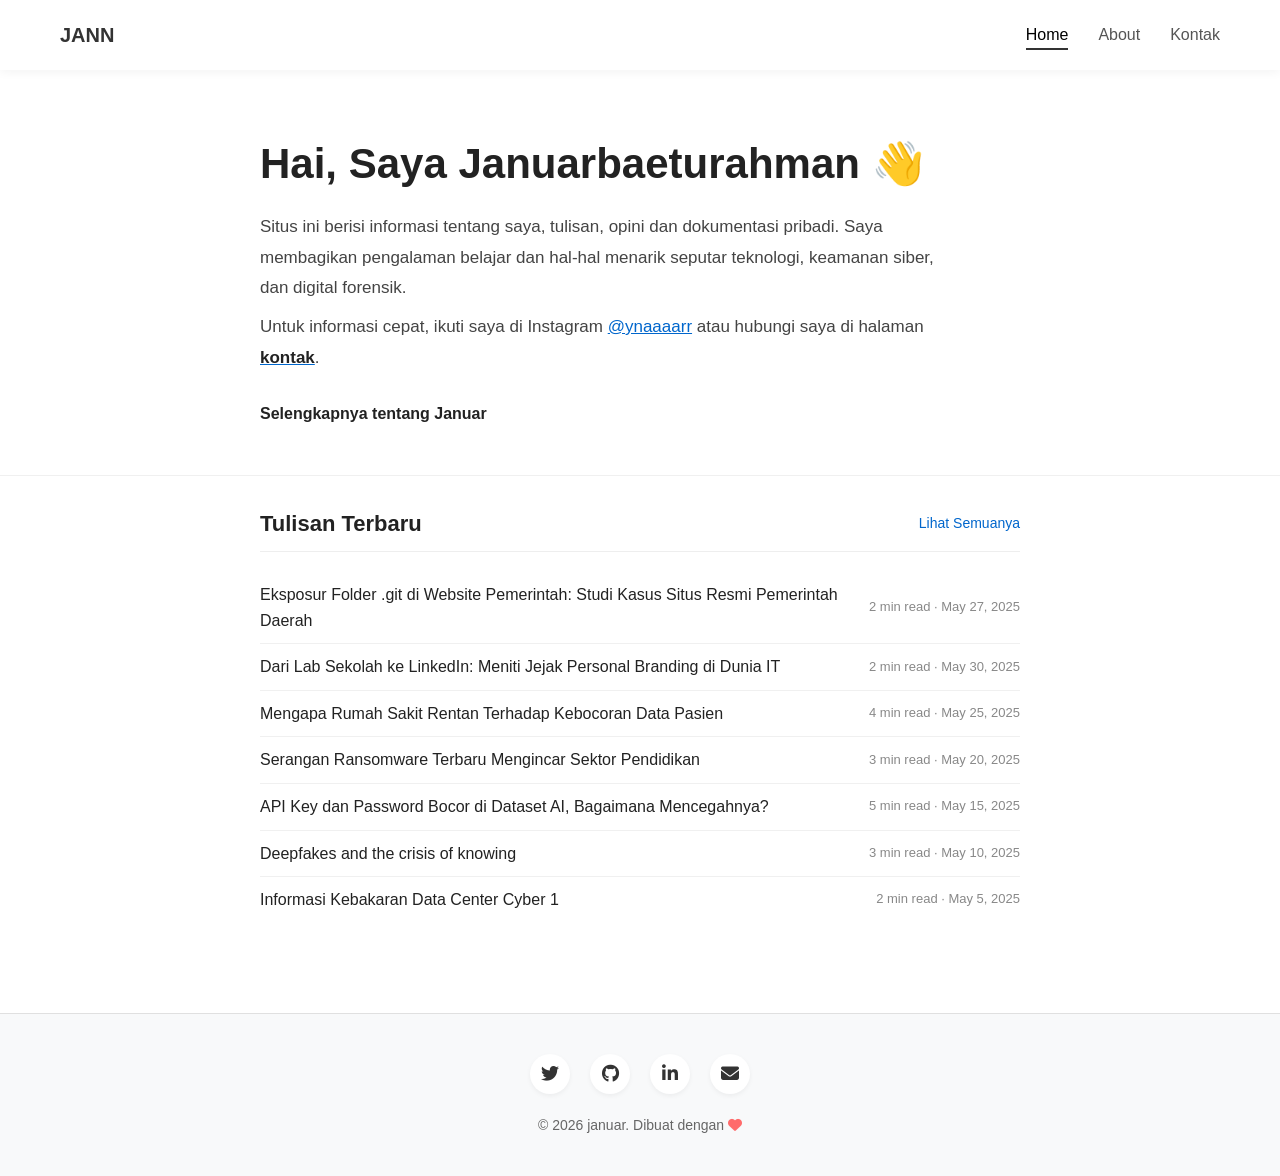
==== index.html @ 4c6d76a2 "Initial commit: Personal website" ====
<!DOCTYPE html>
<html lang="id">
<head>
    <meta charset="UTF-8">
    <meta name="viewport" content="width=device-width, initial-scale=1.0">
    <title>Home - Januar</title>
    <link rel="stylesheet" href="assets/css/style.css">
    <!-- Font Awesome untuk ikon -->
    <link rel="stylesheet" href="https://cdnjs.cloudflare.com/ajax/libs/font-awesome/6.5.0/css/all.min.css">
</head>
<body>
    <!-- ==================== NAVBAR ==================== -->
    <nav class="navbar">
        <div class="container">
            <div class="nav-brand">
                <a href="index.html">JANN</a>
            </div>
            <ul class="nav-menu" id="navMenu">
                <li><a href="index.html" class="active">Home</a></li>
                <li><a href="about.html">About</a></li>
                <li><a href="contact.html">Kontak</a></li>
            </ul>
            <div class="hamburger" id="hamburger">
                <span></span>
                <span></span>
                <span></span>
            </div>
        </div>
    </nav>

    <!-- ==================== HERO SECTION ==================== -->
<section class="hero">
    <div class="container">
        <h1>Hai, Saya Januarbaeturahman 👋</h1>
        <p class="hero-description" style="margin-bottom: 8px;">
            Situs ini berisi informasi tentang saya, tulisan, opini dan dokumentasi pribadi. Saya membagikan pengalaman belajar dan hal-hal menarik seputar teknologi, keamanan siber, dan digital forensik.
        </p>
        <p class="hero-description" style="margin-bottom: 20px;">
            Untuk informasi cepat, ikuti saya di Instagram <a href="https://www.instagram.com/ynaaaarr?igsh=dXFkY3dyc3h5Y2xq" target="_blank">@ynaaaarr</a> atau hubungi saya di halaman <a href="contact.html"><strong>kontak</strong></a>.
        </p>
        <a href="about.html" class="btn-hero">Selengkapnya tentang Januar</a>
    </div>
</section>
<!-- ==================== TULISAN TERBARU ==================== -->
<section class="recent-posts">
    <div class="container">
        <div class="section-header">
            <h2>Tulisan Terbaru</h2>
            <a href="blog.html" class="view-all-link">Lihat Semuanya</a>
        </div>
        
        <ul class="posts-list">
            <li>
                <a href="https://medium.com/@Sann0x/eksposur-folder-git-di-website-pemerintah-studi-kasus-situs-resmi-pemerintah-daerah-e308033bbd3e" class="post-title">Eksposur Folder .git di Website Pemerintah: Studi Kasus Situs Resmi Pemerintah Daerah</a>
                <span class="post-meta-list">2 min read · May 27, 2025</span>
            </li>
            <li>
                <a href="https://medium.com/@Sann0x/dari-lab-sekolah-ke-linkedin-meniti-jejak-personal-branding-di-dunia-it-2da8f95c097a" class="post-title">Dari Lab Sekolah ke LinkedIn: Meniti Jejak Personal Branding di Dunia IT</a>
                <span class="post-meta-list">2 min read · May 30, 2025</span>
            </li>
            <li>
                <a href="https://www.google.com/amp/s/sibermate.com/id/hrmi/mengapa-rumah-sakit-rentan-terhadap-kebocoran-data-pasien%3fhs_amp=true" class="post-title">Mengapa Rumah Sakit Rentan Terhadap Kebocoran Data Pasien</a>
                <span class="post-meta-list">4 min read · May 25, 2025</span>
            </li>
            <li>
                <a href="https://www.k12dive.com/news/ransomware-attacks-education-jump-23-percent-h1-2025/753483/" class="post-title">Serangan Ransomware Terbaru Mengincar Sektor Pendidikan</a>
                <span class="post-meta-list">3 min read · May 20, 2025</span>
            </li>
            <li>
                <a href="https://sibermate.com/id/hrmi/api-key-dan-password-bocor-di-dataset-ai-bagaimana-mencegahnya" class="post-title">API Key dan Password Bocor di Dataset AI, Bagaimana Mencegahnya?</a>
                <span class="post-meta-list">5 min read · May 15, 2025</span>
            </li>
            <li>
                <a href="https://www.unesco.org/en/articles/deepfakes-and-crisis-knowing" class="post-title">Deepfakes and the crisis of knowing </a>
                <span class="post-meta-list">3 min read · May 10, 2025</span>
            </li>
            <li>
                <a href="https://idcloudhost.com/panduan/informasi-kebakaran-data-center-cyber-1/" class="post-title">Informasi Kebakaran Data Center Cyber 1</a>
                <span class="post-meta-list">2 min read · May 5, 2025</span>
            </li>
        </ul>
    </div>
</section>

    <!-- ==================== FOOTER ==================== -->
    <footer class="footer">
        <div class="container">
            <div class="social-links">
                <a href="https://twitter.com/username" target="_blank" aria-label="Twitter">
                    <i class="fab fa-twitter"></i>
                </a>
                <a href="https://github.com/username" target="_blank" aria-label="GitHub">
                    <i class="fab fa-github"></i>
                </a>
                <a href="https://linkedin.com/in/username" target="_blank" aria-label="LinkedIn">
                    <i class="fab fa-linkedin-in"></i>
                </a>
                <a href="mailto:email@example.com" aria-label="Email">
                    <i class="fas fa-envelope"></i>
                </a>
            </div>
            <p class="copyright">
                &copy; 2026 januar. Dibuat dengan <i class="fas fa-heart" style="color: #ff6b6b;"></i>
            </p>
        </div>
    </footer>

    <!-- ==================== JAVASCRIPT ==================== -->
    <script src="assets/js/main.js"></script>
</body>
</html>
---- assets/css/style.css ----
/* ==================== RESET & BASE ==================== */
* {
    margin: 0;
    padding: 0;
    box-sizing: border-box;
}

body {
    font-family: -apple-system, BlinkMacSystemFont, 'Segoe UI', Roboto, 'Helvetica Neue', Arial, sans-serif;
    line-height: 1.6;
    color: #222;
    background: #fff;
}

a {
    text-decoration: none;
    color: inherit;
}

ul {
    list-style: none;
}

.container {
    max-width: 1200px;
    margin: 0 auto;
    padding: 0 20px;
}

/* ==================== NAVBAR ==================== */
.navbar {
    height: 70px;
    background: #ffffff;
    box-shadow: 0 2px 10px rgba(0, 0, 0, 0.05);
    position: sticky;
    top: 0;
    z-index: 1000;
    display: flex;
    align-items: center;
}

.navbar .container {
    display: flex;
    justify-content: space-between;
    align-items: center;
    width: 100%;
}

.nav-brand a {
    font-size: 20px;
    font-weight: 700;
    color: #333;
}

.nav-menu {
    display: flex;
    gap: 30px;
    align-items: center;
}

.nav-menu a {
    font-size: 16px;
    color: #555;
    padding: 5px 0;
    transition: color 0.3s, border-bottom 0.3s;
    border-bottom: 2px solid transparent;
}

.nav-menu a:hover {
    color: #000;
}

.nav-menu a.active {
    color: #000;
    border-bottom-color: #333;
}

/* Hamburger Menu */
.hamburger {
    display: none;
    flex-direction: column;
    gap: 5px;
    cursor: pointer;
    padding: 5px;
}

.hamburger span {
    display: block;
    width: 25px;
    height: 3px;
    background: #333;
    border-radius: 3px;
    transition: 0.3s;
}

/* ==================== HERO SECTION ==================== */
/* ==================== HERO SECTION ==================== */
.hero {
    padding: 60px 20px 40px;
    text-align: left;
    background: #fff;
    border-bottom: 1px solid #f0f0f0;
}

.hero .container {
    max-width: 800px;
    margin: 0 auto;
}

.hero h1 {
    font-size: 42px;
    font-weight: 800;
    margin-bottom: 15px;  /* Jarak lebih dekat */
    color: #222;
}

.hero-description {
    font-size: 17px;
    color: #444;
    line-height: 1.8;
    margin-bottom: 20px;  /* Jarak lebih dekat */
    max-width: 700px;
}

.hero-description a {
    color: #0066cc;
    text-decoration: underline;
    transition: color 0.3s;
}

.hero-description a:hover {
    color: #004499;
}

.hero-description strong {
    color: #222;
}

.btn-hero {
    display: inline-block;
    padding: 8px 0;  /* Padding lebih kecil agar jarak dekat */
    color: ##e5e5e5;
    font-weight: 600;
    font-size: 16px;
    transition: color 0.3s;
    border-bottom: 2px solid ##ffffff;
}

.btn-hero:hover {
    color: #004499;
    border-bottom-color: #004499;
}

/* ==================== BUTTONS ==================== */
.btn-primary {
    display: inline-block;
    padding: 12px 30px;
    background: #333;
    color: #fff;
    border-radius: 6px;
    font-weight: 600;
    transition: background 0.3s, transform 0.2s;
    border: none;
    cursor: pointer;
}

.btn-primary:hover {
    background: #000;
    transform: translateY(-2px);
}

.btn-secondary {
    display: inline-block;
    padding: 10px 25px;
    background: transparent;
    color: #333;
    border: 2px solid #333;
    border-radius: 6px;
    font-weight: 600;
    transition: background 0.3s, color 0.3s;
}

.btn-secondary:hover {
    background: #333;
    color: #fff;
}

/* ==================== TULISAN TERBARU ==================== */
.recent-posts {
    padding: 30px 20px 50px;
    background: #fff;
}

.recent-posts .container {
    max-width: 800px;
    margin: 0 auto;
}

.section-header {
    display: flex;
    justify-content: space-between;
    align-items: center;
    margin-bottom: 20px;
    border-bottom: 1px solid #eee;
    padding-bottom: 10px;
}

.section-header h2 {
    font-size: 22px;
    font-weight: 700;
    color: #222;
}

.view-all-link {
    color: #0066cc;
    font-weight: 500;
    font-size: 14px;
    transition: color 0.3s;
}

.view-all-link:hover {
    color: #004499;
}

.posts-list {
    list-style: none;
    padding: 0;
    margin: 0;
}

.posts-list li {
    display: flex;
    justify-content: space-between;
    align-items: center;
    padding: 10px 0;
    border-bottom: 1px solid #f0f0f0;
    gap: 15px;
    flex-wrap: wrap;
}

.posts-list li:last-child {
    border-bottom: none;
}

.posts-list li a.post-title {
    color: #222;
    font-size: 16px;
    font-weight: 500;
    text-decoration: none;
    transition: color 0.3s;
    flex: 1;
    min-width: 180px;
}

.posts-list li a.post-title:hover {
    color: #0066cc;
}

.posts-list li .post-meta-list {
    font-size: 13px;
    color: #888;
    white-space: nowrap;
    font-weight: 400;
}

/* ==================== RESPONSIVE ==================== */
@media (max-width: 768px) {
    .recent-posts {
        padding: 20px 15px 40px;
    }

    .section-header h2 {
        font-size: 19px;
    }

    .view-all-link {
        font-size: 13px;
    }

    .posts-list li {
        flex-direction: column;
        align-items: flex-start;
        gap: 3px;
        padding: 12px 0;
    }

    .posts-list li a.post-title {
        font-size: 15px;
        min-width: auto;
        width: 100%;
    }

    .posts-list li .post-meta-list {
        font-size: 12px;
        color: #999;
    }
}

@media (max-width: 480px) {
    .posts-list li a.post-title {
        font-size: 14px;
    }

    .posts-list li .post-meta-list {
        font-size: 11px;
    }
}

/* ==================== ABOUT PAGE ==================== */
.about-page {
    padding: 60px 20px;
}

.page-title {
    font-size: 36px;
    text-align: center;
    margin-bottom: 30px;
}

.profile-image {
    text-align: center;
    margin-bottom: 30px;
}

.profile-image img {
    width: 200px;
    height: 200px;
    border-radius: 50%;
    object-fit: cover;
    border: 4px solid #f0f0f0;
}

.about-content {
    max-width: 800px;
    margin: 0 auto;
}

.about-content h2 {
    font-size: 26px;
    margin: 30px 0 15px;
    color: #333;
}

.about-content p {
    font-size: 17px;
    color: #555;
    line-height: 1.8;
    margin-bottom: 15px;
}

/* ==================== SERTIFIKASI ==================== */
.certifications {
    display: flex;
    flex-direction: column;
    gap: 12px;
    margin: 15px 0 20px;
}

.cert-item {
    display: flex;
    align-items: center;
    gap: 12px;
    padding: 10px 15px;
    background: #f8f9fa;
    border-radius: 6px;
    border-left: 3px solid #333;
    transition: background 0.3s;
}

.cert-item:hover {
    background: #f0f0f0;
}

.cert-badge {
    display: inline-block;
    padding: 4px 12px;
    background: #333;
    color: #fff;
    border-radius: 4px;
    font-size: 12px;
    font-weight: 600;
    white-space: nowrap;
    min-width: 70px;
    text-align: center;
}

.cert-name {
    font-size: 15px;
    color: #333;
}

/* ==================== PENGALAMAN KERJA ==================== */
.experience-list {
    margin: 15px 0 20px;
}

.experience-list li {
    padding: 18px 0;
    border-bottom: 1px solid #f0f0f0;
}

.experience-list li:last-child {
    border-bottom: none;
}

.experience-list strong {
    display: block;
    color: #222;
    font-size: 18px;
    font-weight: 700;
    margin-bottom: 2px;
}

.experience-list .position {
    font-size: 15px;
    color: #555;
    font-weight: 500;
    margin: 2px 0;
}

.experience-list .period {
    font-size: 14px;
    color: #888;
    margin: 2px 0 10px;
}

.experience-list .job-desc {
    font-size: 15px;
    color: #555;
    line-height: 1.8;
    margin: 5px 0 0;
    padding-left: 5px;
}

/* ==================== RESPONSIVE SERTIFIKASI ==================== */
@media (max-width: 768px) {
    .cert-item {
        flex-direction: column;
        align-items: flex-start;
        gap: 6px;
        padding: 12px 15px;
    }

    .cert-badge {
        font-size: 11px;
        min-width: auto;
        padding: 3px 10px;
    }

    .cert-name {
        font-size: 14px;
    }

    .experience-list strong {
        font-size: 16px;
    }

    .experience-list .position {
        font-size: 14px;
    }

    .experience-list .period {
        font-size: 13px;
    }

    .experience-list .job-desc {
        font-size: 14px;
    }
}

@media (max-width: 480px) {
    .cert-item {
        padding: 10px 12px;
    }

    .cert-name {
        font-size: 13px;
    }

    .experience-list strong {
        font-size: 15px;
    }

    .experience-list .position {
        font-size: 13px;
    }

    .experience-list .job-desc {
        font-size: 13px;
    }
}

.skills {
    display: flex;
    flex-wrap: wrap;
    gap: 10px;
    margin: 15px 0 20px;
}

.skill-badge {
    display: inline-block;
    padding: 8px 16px;
    background: #f0f0f0;
    border-radius: 20px;
    font-size: 14px;
    color: #333;
    font-weight: 500;
    transition: background 0.3s;
}

.skill-badge:hover {
    background: #e0e0e0;
}

/* Experience */
.experience-list {
    margin: 15px 0 20px;
}

.experience-list li {
    padding: 15px 0;
    border-bottom: 1px solid #f0f0f0;
}

.experience-list li:last-child {
    border-bottom: none;
}

.experience-list strong {
    display: block;
    color: #333;
    font-size: 16px;
}

.experience-list p {
    margin: 5px 0 0;
    color: #666;
    font-size: 15px;
}



/* ==================== BASE CONTACT ==================== */
.contact-page {
    padding: 60px 20px;
}

.contact-page .container {
    max-width: 900px;
    margin: 0 auto;
}

.page-title {
    font-size: 42px;
    font-weight: 800;
    text-align: center;
    margin-bottom: 40px;
    color: #222;
}

/* ==================== CONTACT TEXT ==================== */
.contact-text {
    font-size: 17px;
    color: #444;
    line-height: 1.9;
    margin-bottom: 22px;
    max-width: 750px;
    margin-left: auto;
    margin-right: auto;
}

.contact-text strong {
    color: #222;
    font-weight: 700;
}

.contact-text a {
    color: #0066cc;
    text-decoration: underline;
    transition: color 0.3s;
}

.contact-text a:hover {
    color: #004499;
}

.contact-text em {
    font-style: italic;
    color: #666;
    background: #f0f0f0;
    padding: 2px 8px;
    border-radius: 4px;
}

/* ==================== SECURITY KEY SECTION ==================== */
.security-key {
    margin-top: 50px;
    padding: 30px 35px;
    background: #ffffff;
    border-radius: 8px;
    border: 1px solid #e8e8e8;
}

.security-key h2 {
    font-size: 24px;
    font-weight: 700;
    margin-bottom: 20px;
    color: #222;
    border-bottom: 1px solid #eee;
    padding-bottom: 15px;
}

/* ==================== KEY TABLE ==================== */
.key-table {
    display: table;
    width: 100%;
    margin-bottom: 25px;
}

.key-row {
    display: table-row;
    border-bottom: 1px solid #f0f0f0;
}

.key-row:last-child {
    border-bottom: none;
}

.key-label {
    display: table-cell;
    padding: 8px 20px 8px 0;
    font-weight: 600;
    color: #333;
    white-space: nowrap;
    min-width: 130px;
    font-size: 15px;
}

.key-value {
    display: table-cell;
    padding: 8px 0;
    color: #555;
    font-family: 'Courier New', monospace;
    font-size: 15px;
    word-break: break-all;
}

.key-value.fingerprint {
    font-size: 14px;
    letter-spacing: 1px;
    color: #333;
    font-weight: 500;
}

/* ==================== PGP KEY BLOCK ==================== */
.pgp-key-block {
    margin-top: 20px;
    border-top: 1px solid #eee;
    padding-top: 20px;
}

.pgp-key-block label {
    display: block;
    font-weight: 700;
    color: #333;
    margin-bottom: 10px;
    font-size: 14px;
}

.pgp-key-block label::before {
    content: "🔑 ";
}

.pgp-textarea {
    width: 100%;
    padding: 15px 18px;
    border: 1px solid #ddd;
    border-radius: 6px;
    font-family: 'Courier New', monospace;
    font-size: 13px;
    line-height: 1.8;
    color: #333;
    background: #fafafa;
    resize: vertical;
    min-height: 160px;
    transition: border-color 0.3s;
    cursor: default;
}

.pgp-textarea:focus {
    outline: none;
    border-color: #999;
}

/* ==================== COPY BUTTON ==================== */
.btn-copy {
    display: inline-flex;
    align-items: center;
    gap: 8px;
    margin-top: 12px;
    padding: 10px 24px;
    background: #333;
    color: #fff;
    border: none;
    border-radius: 6px;
    font-size: 14px;
    font-weight: 600;
    cursor: pointer;
    transition: background 0.3s;
}

.btn-copy:hover {
    background: #000;
}

.btn-copy i {
    font-size: 16px;
}

/* ==================== SOCIAL LINKS (dalam kontak) ==================== */
.contact-social {
    margin-top: 40px;
    text-align: center;
    padding-top: 30px;
    border-top: 1px solid #eee;
}

.contact-social h3 {
    font-size: 17px;
    color: #666;
    margin-bottom: 15px;
    font-weight: 500;
}

.contact-social .social-links {
    display: flex;
    justify-content: center;
    gap: 15px;
    flex-wrap: wrap;
}

.contact-social .social-links a {
    display: inline-flex;
    align-items: center;
    justify-content: center;
    width: 42px;
    height: 42px;
    background: #f5f5f5;
    border-radius: 50%;
    color: #333;
    font-size: 18px;
    transition: all 0.3s ease;
    text-decoration: none;
}

.contact-social .social-links a:hover {
    background: #333;
    color: #fff;
}

/* ==================== RESPONSIVE - TABLET ==================== */
@media (max-width: 1024px) {
    .contact-page {
        padding: 50px 20px;
    }

    .page-title {
        font-size: 36px;
    }

    .security-key {
        padding: 25px 25px;
    }

    .key-label {
        min-width: 110px;
        font-size: 14px;
    }

    .key-value {
        font-size: 14px;
    }

    .key-value.fingerprint {
        font-size: 13px;
    }
}

/* ==================== RESPONSIVE - MOBILE ==================== */
@media (max-width: 768px) {
    .contact-page {
        padding: 40px 15px;
    }

    .page-title {
        font-size: 30px;
        margin-bottom: 30px;
    }

    .contact-text {
        font-size: 16px;
        line-height: 1.8;
    }

    .security-key {
        padding: 20px 18px;
        margin-top: 30px;
    }

    .security-key h2 {
        font-size: 20px;
        padding-bottom: 12px;
    }

    .key-table {
        display: flex;
        flex-direction: column;
        gap: 0;
    }

    .key-row {
        display: flex;
        flex-direction: column;
        padding: 8px 0;
        border-bottom: 1px solid #f0f0f0;
    }

    .key-row:last-child {
        border-bottom: none;
    }

    .key-label {
        padding: 0 0 3px 0;
        font-size: 13px;
        min-width: auto;
        color: #666;
    }

    .key-value {
        padding: 0;
        font-size: 14px;
    }

    .key-value.fingerprint {
        font-size: 12px;
        letter-spacing: 0.5px;
    }

    .pgp-key-block {
        padding-top: 15px;
        margin-top: 15px;
    }

    .pgp-key-block label {
        font-size: 13px;
    }

    .pgp-textarea {
        padding: 12px 14px;
        font-size: 12px;
        line-height: 1.7;
        min-height: 130px;
    }

    .btn-copy {
        width: 100%;
        justify-content: center;
        padding: 12px 20px;
        font-size: 14px;
    }

    .btn-copy i {
        font-size: 15px;
    }

    .contact-social {
        margin-top: 30px;
        padding-top: 25px;
    }

    .contact-social h3 {
        font-size: 15px;
    }

    .contact-social .social-links a {
        width: 38px;
        height: 38px;
        font-size: 16px;
    }
}

/* ==================== RESPONSIVE - MOBILE KECIL ==================== */
@media (max-width: 480px) {
    .contact-page {
        padding: 30px 12px;
    }

    .page-title {
        font-size: 26px;
    }

    .contact-text {
        font-size: 15px;
        line-height: 1.7;
    }

    .security-key {
        padding: 15px 14px;
    }

    .security-key h2 {
        font-size: 18px;
    }

    .key-label {
        font-size: 12px;
    }

    .key-value {
        font-size: 13px;
    }

    .key-value.fingerprint {
        font-size: 11px;
        letter-spacing: 0.3px;
    }

    .pgp-textarea {
        font-size: 11px;
        padding: 10px 12px;
        min-height: 110px;
    }

    .btn-copy {
        font-size: 13px;
        padding: 10px 16px;
    }

    .contact-social .social-links a {
        width: 34px;
        height: 34px;
        font-size: 14px;
    }
}


/* ==================== FOOTER ==================== */
.footer {
    background: #f8f9fa;
    padding: 40px 20px;
    margin-top: 40px;
    border-top: 1px solid #e0e0e0;
}

.footer .container {
    text-align: center;
}

.social-links {
    display: flex;
    justify-content: center;
    gap: 20px;
    margin-bottom: 20px;
}

.social-links a {
    display: inline-flex;
    align-items: center;
    justify-content: center;
    width: 40px;
    height: 40px;
    background: #fff;
    border-radius: 50%;
    color: #333;
    font-size: 18px;
    transition: background 0.3s, color 0.3s, transform 0.3s;
    box-shadow: 0 2px 5px rgba(0, 0, 0, 0.05);
}

.social-links a:hover {
    background: #333;
    color: #fff;
    transform: translateY(-3px);
}

.copyright {
    font-size: 14px;
    color: #666;
}

/* ==================== RESPONSIVE ==================== */
/* Tablet */
@media (max-width: 1024px) {
    .contact-wrapper {
        grid-template-columns: 1fr;
        gap: 30px;
    }

    .about-content {
        padding: 0 20px;
    }
}

/* Mobile */
@media (max-width: 768px) {
    /* Navbar */
    .navbar {
        height: 60px;
    }

    .hamburger {
        display: flex;
    }

    .nav-menu {
        display: none;
        flex-direction: column;
        position: absolute;
        top: 60px;
        left: 0;
        right: 0;
        background: #fff;
        padding: 20px;
        box-shadow: 0 10px 20px rgba(0, 0, 0, 0.05);
        gap: 15px;
        border-top: 1px solid #f0f0f0;
    }

    .nav-menu.active {
        display: flex;
    }

    .nav-menu a {
        font-size: 18px;
        padding: 10px 0;
        border-bottom: none;
    }

    .nav-menu a.active {
        border-bottom: 2px solid #333;
    }

    /* Hero */
    .hero {
        padding: 50px 20px;
    }

    .hero h1 {
        font-size: 32px;
    }

    .hero .subheading {
        font-size: 18px;
    }

    .hero .description {
        font-size: 16px;
    }

    /* Posts */
    .posts-grid {
        grid-template-columns: 1fr;
        gap: 20px;
    }

    .posts-section h2 {
        font-size: 26px;
    }

    /* About */
    .page-title {
        font-size: 28px;
    }

    .profile-image img {
        width: 150px;
        height: 150px;
    }

    .about-content h2 {
        font-size: 22px;
    }

    .about-content p {
        font-size: 16px;
    }

    /* Contact */
    .contact-page {
        padding: 40px 20px;
    }

    .contact-info {
        padding: 20px;
    }

    .btn-submit {
        width: 100%;
        justify-content: center;
    }

    /* Footer */
    .footer {
        padding: 30px 20px;
    }

    .social-links {
        gap: 15px;
    }

    .social-links a {
        width: 36px;
        height: 36px;
        font-size: 16px;
    }
}

/* Mobile kecil */
@media (max-width: 480px) {
    .container {
        padding: 0 15px;
    }

    .hero h1 {
        font-size: 26px;
    }

    .post-card {
        padding: 20px;
    }

    .post-card h3 {
        font-size: 19px;
    }

    .contact-wrapper {
        gap: 20px;
    }
}
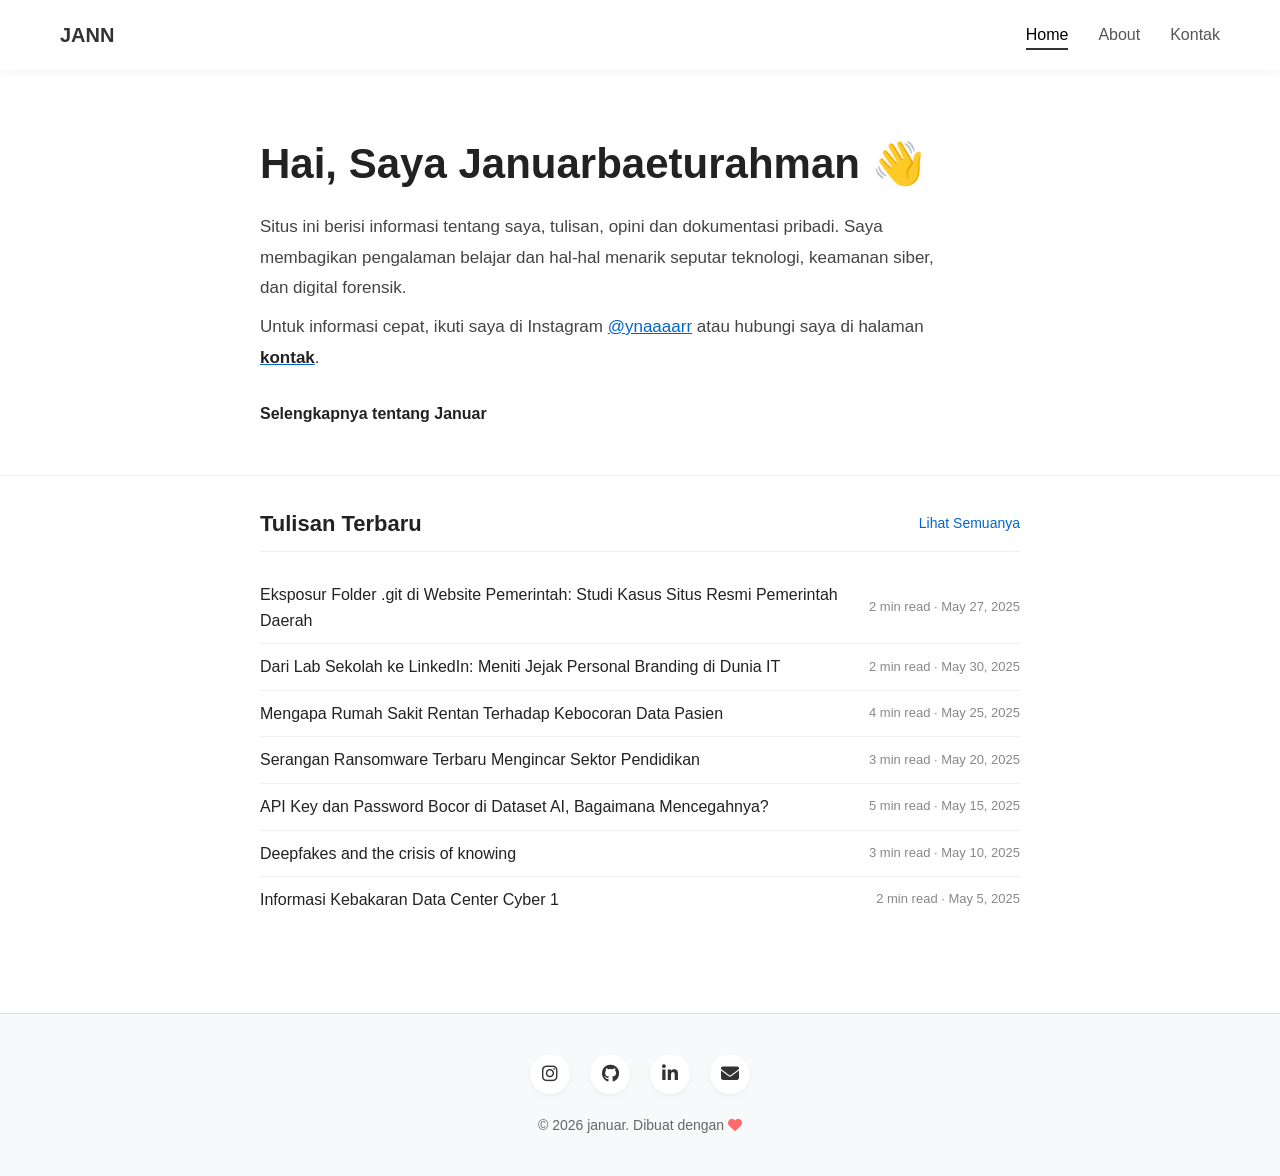
==== commit 73149152: "index.html" ====
--- a/index.html
+++ b/index.html
@@ -86,16 +86,16 @@
     <footer class="footer">
         <div class="container">
             <div class="social-links">
-                <a href="https://twitter.com/username" target="_blank" aria-label="Twitter">
-                    <i class="fab fa-twitter"></i>
+                <a href="https://www.instagram.com/ynaaaarr target="_blank" aria-label="Instagram">
+                    <i class="fab fa-instagram"></i>
                 </a>
                 <a href="https://github.com/username" target="_blank" aria-label="GitHub">
                     <i class="fab fa-github"></i>
                 </a>
-                <a href="https://linkedin.com/in/username" target="_blank" aria-label="LinkedIn">
+                <a href="https://linkedin.com/in/januarbaeturahman" target="_blank" aria-label="LinkedIn">
                     <i class="fab fa-linkedin-in"></i>
                 </a>
-                <a href="mailto:email@example.com" aria-label="Email">
+                <a href="mailto:sysadmin@januarr.my.id" aria-label="Email">
                     <i class="fas fa-envelope"></i>
                 </a>
             </div>
@@ -108,4 +108,4 @@
     <!-- ==================== JAVASCRIPT ==================== -->
     <script src="assets/js/main.js"></script>
 </body>
-</html>+</html>
